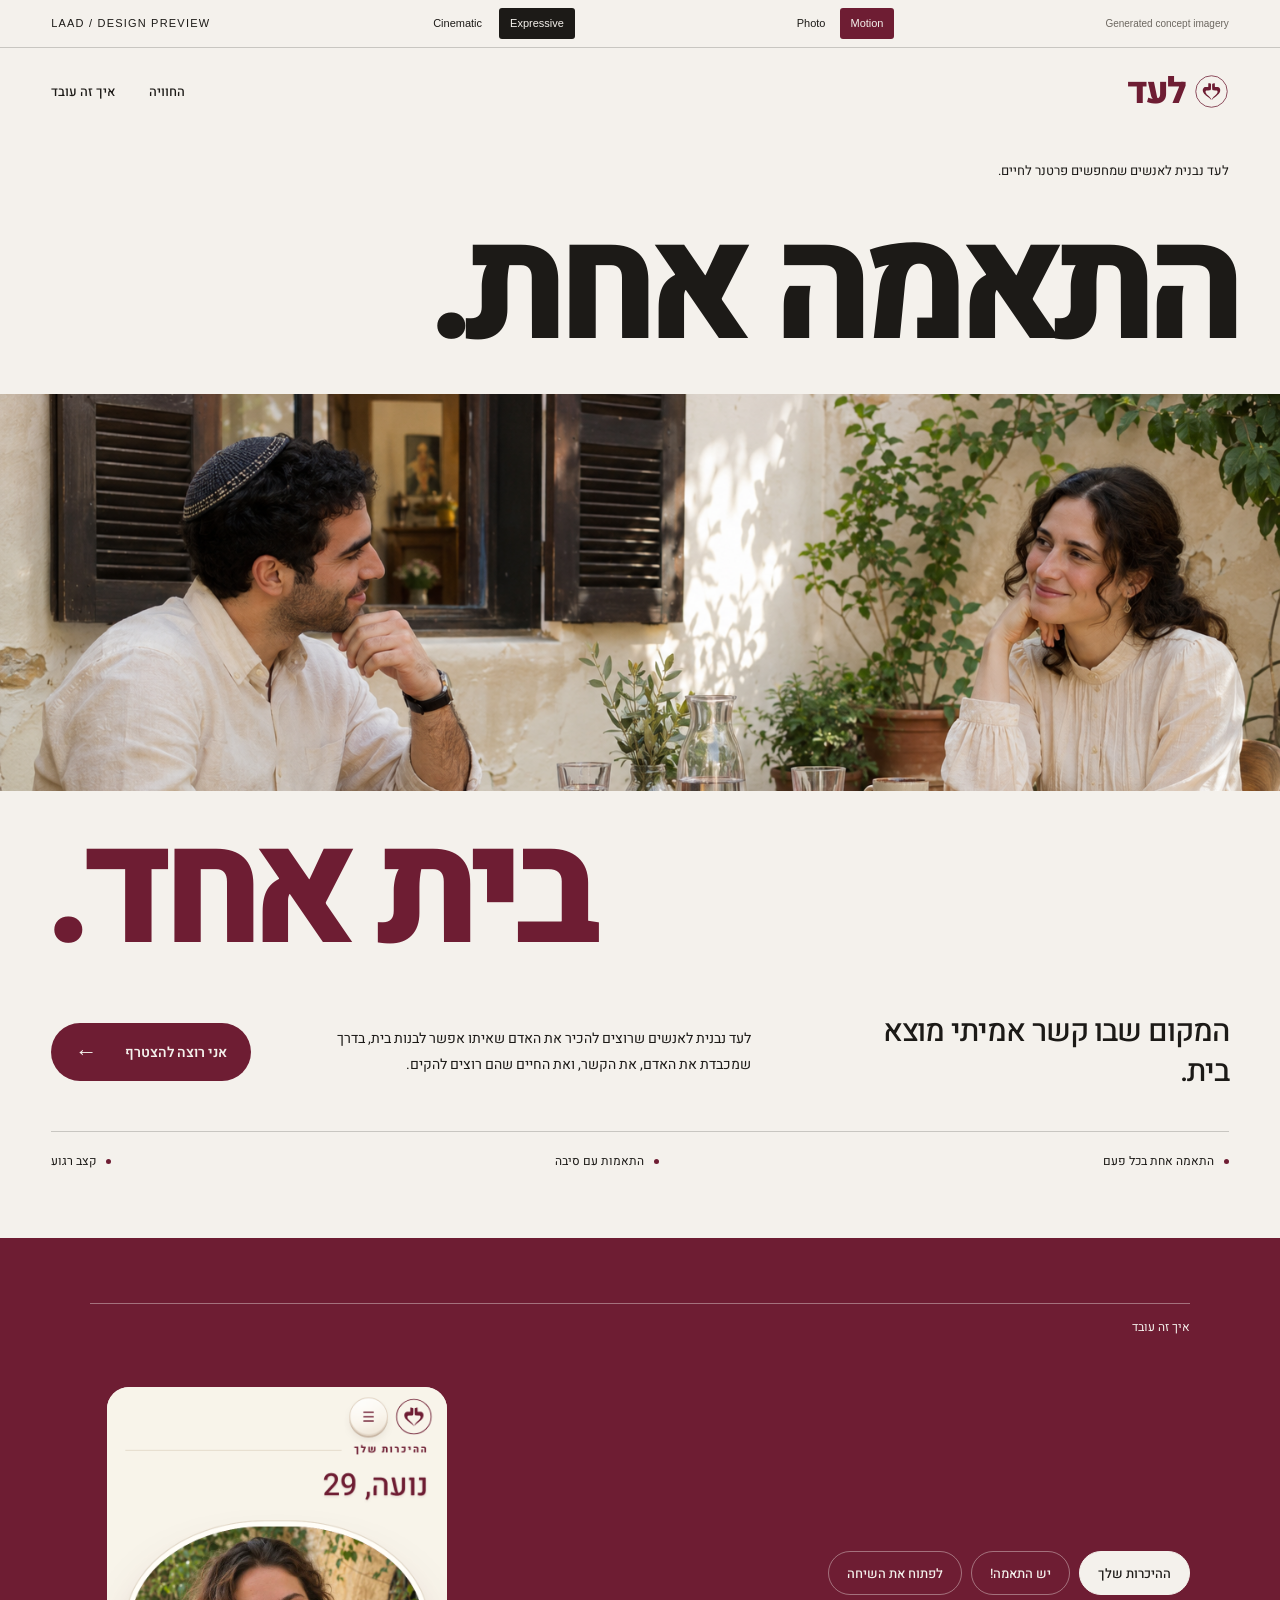
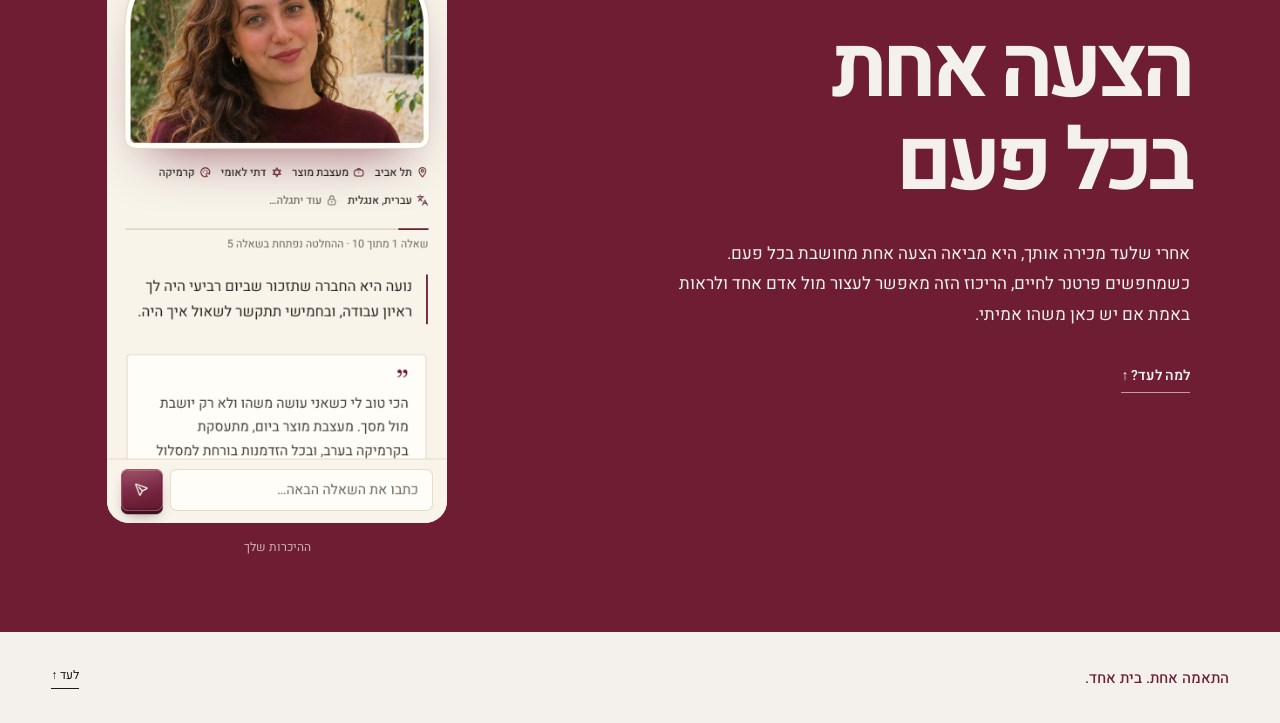
==== expressive.html @ 0fdd6094 "Publish Laad design preview" ====
<!doctype html>
<html lang="he" dir="rtl">
<head>
  <meta charset="utf-8">
  <meta name="viewport" content="width=device-width, initial-scale=1">
  <meta name="robots" content="noindex,nofollow">
  <title>לעד — חלופת עיצוב</title>
  
  
  
  <style>
    :root {
      --paper: #f4f1ec;
      --ink: #1c1a17;
      --wine: #6e1d33;
      --rule: #1c1a1733;
      --font: "Heebo", Arial, sans-serif;
      color-scheme: light;
    }
    * { box-sizing: border-box; }
    html { scroll-behavior: smooth; }
    body { margin: 0; background: var(--paper); color: var(--ink); font-family: var(--font); -webkit-font-smoothing: antialiased; }
    a { color: inherit; text-decoration: none; }
    img { display: block; max-width: 100%; }
    a:focus-visible { outline: 3px solid currentColor; outline-offset: 5px; }
    ::selection { background: var(--wine); color: var(--paper); }
    .exploration-toolbar {
      direction: ltr;
      display: flex;
      flex-wrap: wrap;
      justify-content: space-between;
      align-items: center;
      gap: 10px 20px;
      min-height: 46px;
      padding: 8px 4%;
      border-bottom: 1px solid var(--rule);
      font: 11px/1.5 Arial, sans-serif;
    }
    .exploration-name { letter-spacing: 1.2px; }
    .exploration-links { display: flex; gap: 6px; align-items: center; }
    .exploration-links a { padding: 7px 11px; }
    .exploration-links a[aria-current="page"] { color: var(--paper); background: var(--ink); border-radius: 3px; }
    .provenance { color: #6d6861; font-size: 10px; }
    .masthead {
      display: flex;
      justify-content: space-between;
      align-items: center;
      gap: 30px;
      padding: 26px 4% 21px;
    }
    .brand { display: flex; gap: 9px; align-items: center; color: var(--wine); font-size: 36px; font-weight: 800; line-height: 1; letter-spacing: -2px; }
    .brand img { width: 35px; height: 35px; }
    .site-nav { display: flex; gap: 34px; font-size: 13px; font-weight: 500; }
    .site-nav a { padding: 8px 0; border-bottom: 1px solid transparent; }
    .site-nav a:hover { border-color: currentColor; }
    .hero-intro { padding: 29px 4% 17px; }
    .hero-intro p { font-size: 13px; line-height: 1.7; margin: 0; }
    .hero-composition { display: grid; grid-template-columns: minmax(0, 1fr); }
    .hero-headline { display: contents; }
    .title-line {
      display: block;
      padding-inline: 3.5%;
      font-size: clamp(92px, 12.4vw, 194px);
      font-weight: 800;
      line-height: 1.13;
      letter-spacing: -.07em;
    }
    .title-line.first { grid-row: 1; padding-bottom: 16px; }
    .title-line.second { grid-row: 3; color: var(--wine); text-align: left; padding-top: 12px; }
    .photo-band { grid-row: 2; margin: 0; height: clamp(280px, 31vw, 440px); overflow: hidden; background: #ddd8cf; }
    .photo-band img { width: 100%; height: 100%; object-fit: cover; object-position: center 10%; }
    .hero-bottom {
      display: grid;
      grid-template-columns: .95fr 1fr auto;
      gap: 45px;
      align-items: center;
      padding: 30px 4% 39px;
    }
    .hero-lead { font-size: clamp(24px, 2.4vw, 36px); font-weight: 500; line-height: 1.3; letter-spacing: -.035em; margin: 0; max-width: 350px; }
    .hero-body { font-size: 14px; line-height: 1.85; margin: 0; max-width: 465px; }
    .join {
      background: var(--wine);
      color: var(--paper);
      display: inline-flex;
      align-items: center;
      justify-content: space-between;
      gap: 28px;
      padding: 18px 24px;
      border-radius: 999px;
      font-size: 14px;
      font-weight: 600;
      white-space: nowrap;
      transition: background .2s ease, transform .2s ease;
    }
    .join:hover { background: var(--ink); transform: translateY(-2px); }
    .join .arrow { font-family: Arial, sans-serif; font-size: 22px; line-height: 1; }
    .benefits { margin: 0 4%; padding: 20px 0 23px; border-top: 1px solid var(--rule); list-style: none; display: flex; flex-wrap: wrap; justify-content: space-between; gap: 14px 25px; font-size: 12px; line-height: 1.6; }
    .benefits li { display: flex; align-items: center; gap: 10px; }
    .benefits li::before { content: ""; display: inline-block; width: 5px; height: 5px; border-radius: 50%; background: var(--wine); }
    .product-section { background: var(--wine); color: var(--paper); margin-top: 44px; padding: 65px 7% 75px; overflow: hidden; }
    .product-topline { border-top: 1px solid #f4f1ec66; padding-top: 14px; font-size: 12px; line-height: 1.6; }
    .product-layout { display: grid; grid-template-columns: 1.25fr .75fr; gap: 9%; align-items: center; margin-top: 50px; }
    .product-copy h2 { font-size: clamp(48px, 6.7vw, 103px); font-weight: 700; line-height: 1.08; letter-spacing: -.055em; max-width: 660px; margin: 0 0 30px; }
    .product-copy p { font-size: 17px; line-height: 1.8; margin: 0; max-width: 530px; }
    .product-copy .why { font-size: 14px; font-weight: 600; display: inline-block; border-bottom: 1px solid #f4f1ec99; padding-bottom: 6px; margin-top: 35px; }
    .product-shot { margin: 0; width: min(100%, 300px); justify-self: center; }
    .product-shot img { width: 100%; height: auto; border-radius: 22px; box-shadow: 0 20px 40px #1c1a1730; }
    .closing { display: flex; align-items: center; justify-content: space-between; flex-wrap: wrap; gap: 20px; padding: 34px 4%; }
    .closing p { margin: 0; color: var(--wine); font-size: 15px; font-weight: 500; }
    .closing a { font-size: 12px; border-bottom: 1px solid var(--ink); padding-bottom: 4px; }
    @media (min-width: 1700px) {
      .hero-bottom { gap: 6%; }
      .hero-body { font-size: 16px; max-width: 600px; }
      .hero-lead { max-width: 450px; }
    }
    @media (max-width: 1000px) {
      .hero-bottom { grid-template-columns: 1fr 1fr; gap: 24px 40px; }
      .hero-bottom .join { justify-self: start; }
      .hero-body { grid-column: 2; grid-row: 1 / 3; align-self: start; }
      .product-layout { gap: 7%; grid-template-columns: 1fr .65fr; }
      .product-copy p { font-size: 15px; }
    }
    @media (max-width: 640px) {
      .exploration-toolbar { padding: 8px 18px; gap: 5px 12px; }
      .exploration-name { font-size: 9px; letter-spacing: .7px; }
      .provenance { flex-basis: 100%; font-size: 9px; }
      .exploration-links a { padding: 7px 9px; }
      .masthead { padding: 24px 20px 17px; gap: 20px; }
      .brand { font-size: 32px; }
      .brand img { width: 29px; height: 29px; }
      .site-nav { font-size: 11px; gap: 20px; }
      .hero-intro { padding: 25px 20px 14px; }
      .hero-intro p { font-size: 11px; max-width: 245px; }
      .title-line { padding-inline: 18px; font-size: 14.2vw; line-height: 1.2; letter-spacing: -.06em; }
      .title-line.first { padding-bottom: 15px; }
      .title-line.second { padding-top: 13px; }
      .photo-band { height: auto; overflow: visible; }
      .photo-band img { height: auto; object-fit: initial; }
      .hero-bottom { display: flex; flex-direction: column; align-items: stretch; gap: 20px; padding: 23px 20px 28px; }
      .hero-lead { font-size: 27px; max-width: 310px; }
      .hero-body { font-size: 13px; line-height: 1.8; max-width: none; }
      .join { align-self: start; font-size: 13px; padding: 16px 21px; gap: 27px; }
      .benefits { margin: 0 20px; padding: 17px 0; gap: 11px 20px; justify-content: start; font-size: 10px; }
      .benefits li { gap: 6px; }
      .benefits li::before { width: 4px; height: 4px; }
      .product-section { margin-top: 25px; padding: 38px 20px 45px; }
      .product-topline { font-size: 11px; padding-top: 12px; }
      .product-layout { display: flex; flex-direction: column; align-items: stretch; gap: 35px; margin-top: 28px; }
      .product-copy h2 { font-size: 16vw; line-height: 1.1; margin-bottom: 22px; }
      .product-copy p { font-size: 14px; line-height: 1.85; }
      .product-copy .why { margin-top: 24px; font-size: 12px; }
      .product-shot { width: min(76%, 290px); align-self: center; }
      .product-shot img { border-radius: 19px; }
      .closing { padding: 27px 20px; }
      .closing p { font-size: 13px; }
    }
    @media (prefers-reduced-motion: reduce) {
      html { scroll-behavior: auto; }
      .join { transition: none; }
    }
  </style>
<link rel="stylesheet" href="product-story.css?v=demo-v5">
<link rel="stylesheet" href="expressive-motion.css">
<style>@font-face{font-family:Heebo;src:url("assets/heebo.ttf") format("truetype");font-style:normal;font-weight:100 900;font-display:swap}</style>
<meta name="description" content="התאמה אחת. בית אחד. — הצעת העיצוב של לעד">
<meta property="og:title" content="לעד — הצעת עיצוב">
<meta property="og:description" content="התאמה אחת. בית אחד.">
<meta property="og:type" content="website">
</head>
<body>
  <aside class="exploration-toolbar" aria-label="Design explorations">
    <span class="exploration-name">LAAD / DESIGN PREVIEW</span>
    <nav class="exploration-links" aria-label="Choose a direction">
      <a href="index.html">Cinematic</a>
      <a href="expressive.html" aria-current="page">Expressive</a>
    </nav>
    <div class="preview-mode" role="group" aria-label="Original photo or animation"><button id="mode-photo" type="button" aria-pressed="true">Photo</button><button id="mode-motion" type="button" aria-pressed="false">Motion</button></div>
    <span class="provenance">Generated concept imagery</span>
  </aside>
  <header class="masthead">
    <a class="brand" href="#top" aria-label="לעד — דף הבית"><img src="assets/laad-seal.svg" alt="">לעד</a>
    <nav class="site-nav" aria-label="ניווט ראשי">
      <a href="#experience">החוויה</a>
      <a href="#how-it-works">איך זה עובד</a>
    </nav>
  </header>
  <main>
    <section class="hero" id="top" aria-labelledby="hero-title">
      <div class="hero-intro"><p>לעד נבנית לאנשים שמחפשים פרטנר לחיים.</p></div>
      <div class="hero-composition">
        <h1 class="hero-headline" id="hero-title"><span class="title-line first">התאמה אחת.</span><span class="title-line second">בית אחד.</span></h1>
        <figure class="photo-band"><img src="assets/laad-courtyard-v1.png" alt="תמונת הקונספט המקורית: שיחה נעימה בחצר בית ישראלי, עם שולחן ומרחק פיזי בין שני האנשים" fetchpriority="high"><video class="hero-film" id="courtyard-film" autoplay loop muted playsinline preload="auto" poster="assets/laad-courtyard-v1.png" aria-hidden="true"><source src="assets/laad-courtyard-talk-web-v3.mp4" type="video/mp4"></video></figure>
      </div>
      <div class="hero-bottom" id="experience">
        <p class="hero-lead">המקום שבו קשר אמיתי מוצא בית.</p>
        <p class="hero-body">לעד נבנית לאנשים שרוצים להכיר את האדם שאיתו אפשר לבנות בית, בדרך שמכבדת את האדם, את הקשר, ואת החיים שהם רוצים להקים.</p>
        <a class="join" href="https://laad.bobmetzia.com/"><span>אני רוצה להצטרף</span><span class="arrow" aria-hidden="true">←</span></a>
      </div>
      <ul class="benefits"><li>התאמה אחת בכל פעם</li><li>התאמות עם סיבה</li><li>קצב רגוע</li></ul>
    </section>
    <section class="product-section" id="how-it-works" aria-labelledby="product-title">
      <div class="product-topline">איך זה עובד</div>
      <div class="product-layout">
        <div class="product-copy">
          <div class="product-tabs" role="group" aria-label="תצוגות המוצר">
            <button type="button" data-product-view="introduction" aria-pressed="true" aria-controls="product-capture product-caption">ההיכרות שלך</button>
            <button type="button" data-product-view="match" aria-pressed="false" aria-controls="product-capture product-caption">יש התאמה!</button>
            <button type="button" data-product-view="chat" aria-pressed="false" aria-controls="product-capture product-caption">לפתוח את השיחה</button>
          </div>
          <h2 id="product-title">הצעה אחת<br>בכל פעם</h2>
          <p>אחרי שלעד מכירה אותך, היא מביאה הצעה אחת מחושבת בכל פעם. כשמחפשים פרטנר לחיים, הריכוז הזה מאפשר לעצור מול אדם אחד ולראות באמת אם יש כאן משהו אמיתי.</p>
          <a class="why" href="#experience">למה לעד? ↑</a>
        </div>
        <figure class="product-shot"><div class="screen-window"><img id="product-capture" src="assets/product-demo/noa-introduction-he.png" data-view="introduction" alt="צילום מממשק ההדגמה של לעד: ההיכרות עם נועה, בת 29, לאחר חשיפת התמונה הראשונה" loading="lazy"></div><figcaption id="product-caption" aria-live="polite">ההיכרות שלך</figcaption></figure>
      </div>
    </section>
    <footer class="closing"><p>התאמה אחת. בית אחד.</p><a href="#top">לעד ↑</a></footer>
  </main>
<script src="hero-motion.js?v=loop-v4"></script>
<script src="product-story.js?v=demo-v5"></script>
</body>
</html>
---- product-story.css ----
.product-tabs {
  display: flex;
  flex-wrap: wrap;
  align-items: center;
  gap: 9px;
  margin: 0 0 28px;
}

:is(.product, .product-section) > .product-tabs {
  margin-top: 26px;
  margin-bottom: 0;
}

.product-tabs button {
  min-height: 44px;
  max-width: 100%;
  padding: 11px 18px;
  border: 1px solid #f4f1ec66;
  border-radius: 999px;
  background: transparent;
  color: var(--paper);
  font: 500 13px/1.5 var(--font);
  cursor: pointer;
}

.product-tabs button[aria-pressed="true"] {
  border-color: var(--paper);
  background: var(--paper);
  color: var(--ink);
}

.product-tabs button:hover {
  border-color: var(--paper);
}

.product-tabs button:focus-visible {
  outline: 2px solid var(--paper);
  outline-offset: 4px;
}

:is(.product, .product-section) .product-shot {
  width: min(100%, 340px);
  min-width: 0;
  margin: 0;
  justify-self: center;
}

:is(.product, .product-section) .product-shot .screen-window {
  width: 100%;
  aspect-ratio: 390 / 844;
  overflow: hidden;
  border-radius: 22px;
  background: var(--paper);
}

:is(.product, .product-section) .product-shot .screen-window img {
  display: block;
  width: 100%;
  max-width: 100%;
  height: 100%;
  border-radius: 0;
  box-shadow: none;
  object-fit: contain;
  object-position: center;
}

:is(.product, .product-section) .product-shot figcaption {
  margin-top: 15px;
  font-size: 12px;
  line-height: 1.6;
  color: #f4f1ecb3;
  text-align: center;
}

.companionship {
  padding: 78px 7% 75px;
  background: var(--paper);
  color: var(--ink);
}

.companionship-heading {
  display: grid;
  grid-template-columns: 1.05fr .95fr;
  align-items: end;
  gap: 8%;
}

.companionship-heading > div,
.companionship-body {
  min-width: 0;
}

.companionship-kicker {
  margin: 0 0 19px;
  color: var(--wine);
  font-size: 12px;
  font-weight: 500;
  line-height: 1.7;
}

.companionship h2 {
  max-width: 850px;
  margin: 0;
  color: var(--wine);
  font-size: clamp(44px, 5.6vw, 90px);
  font-weight: 500;
  line-height: 1.12;
  letter-spacing: -.045em;
}

.companionship-body {
  max-width: 575px;
  margin: 0;
  font-size: 17px;
  line-height: 1.85;
}

.companionship-photo {
  margin: 43px 0 0;
}

.companionship-photo img {
  display: block;
  width: 100%;
  max-width: 100%;
  height: auto;
}

@media (max-width: 1050px) {
  .companionship-heading {
    gap: 6%;
  }

  .companionship-body {
    font-size: 16px;
  }
}

@media (max-width: 760px) {
  .companionship {
    padding: 43px 20px 45px;
  }

  .companionship-heading {
    display: block;
  }

  .companionship-kicker {
    margin-bottom: 14px;
    font-size: 11px;
  }

  .companionship h2 {
    font-size: clamp(38px, 12vw, 58px);
    line-height: 1.16;
  }

  .companionship-body {
    max-width: none;
    margin-top: 23px;
    font-size: 14px;
    line-height: 1.85;
  }

  .companionship-photo {
    margin-top: 29px;
  }
}

@media (max-width: 640px) {
  .product-tabs {
    gap: 8px;
    margin-bottom: 23px;
  }

  .product-tabs button {
    padding: 10px 15px;
    font-size: 12px;
  }

  :is(.product, .product-section) .product-shot {
    width: 100%;
    align-self: center;
  }

  :is(.product, .product-section) .product-shot .screen-window {
    border-radius: 18px;
  }

  :is(.product, .product-section) .product-shot figcaption {
    font-size: 11px;
  }
}
---- expressive-motion.css ----
.preview-mode { display: flex; gap: 5px; align-items: center; }
.preview-mode button { border: 0; border-radius: 3px; background: transparent; color: var(--ink); padding: 7px 10px; font: inherit; cursor: pointer; }
.preview-mode button[aria-pressed="true"] { background: var(--wine); color: var(--paper); }
.preview-mode button:focus-visible { outline: 2px solid var(--wine); outline-offset: 3px; }
.photo-band { position: relative; }
.photo-band .hero-film { position: absolute; inset: 0; width: 100%; height: 100%; object-fit: cover; object-position: center 10%; opacity: 0; visibility: hidden; }
.hero.is-motion .photo-band .hero-film { opacity: 1; visibility: visible; }
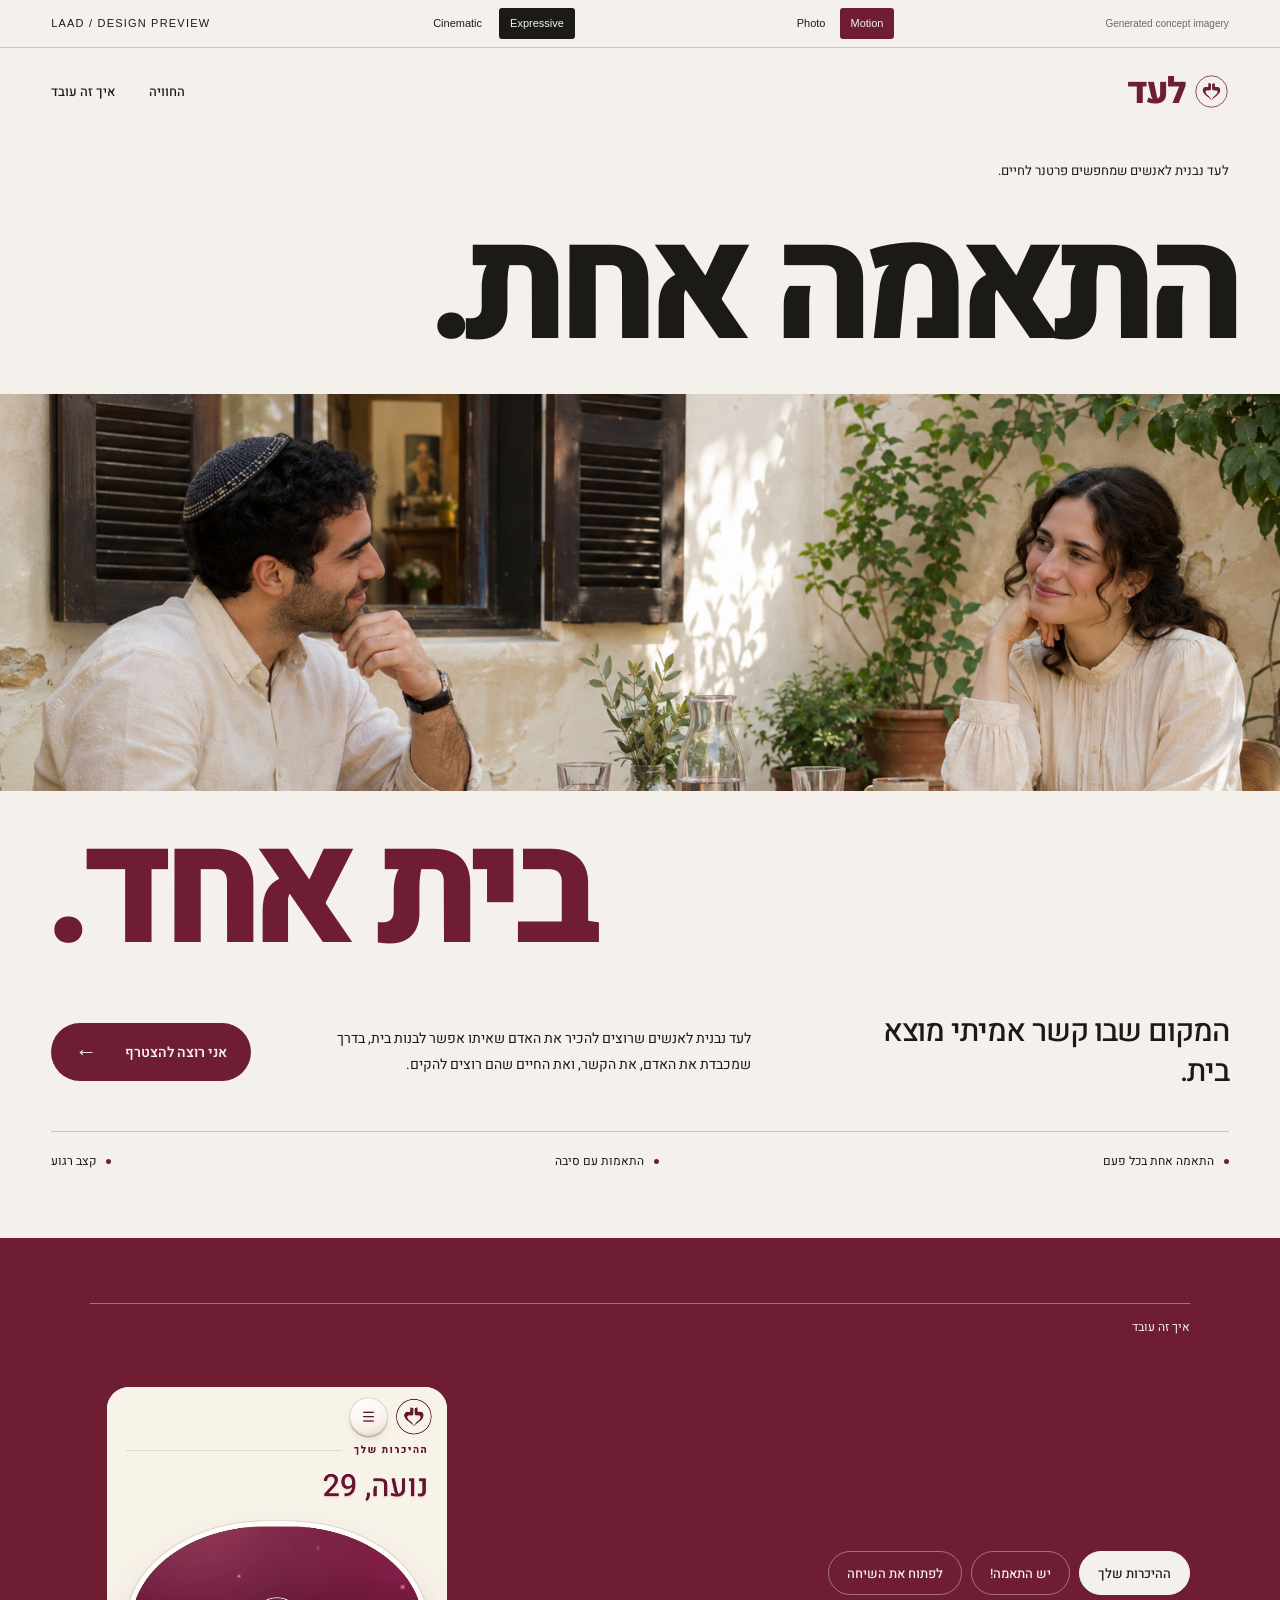
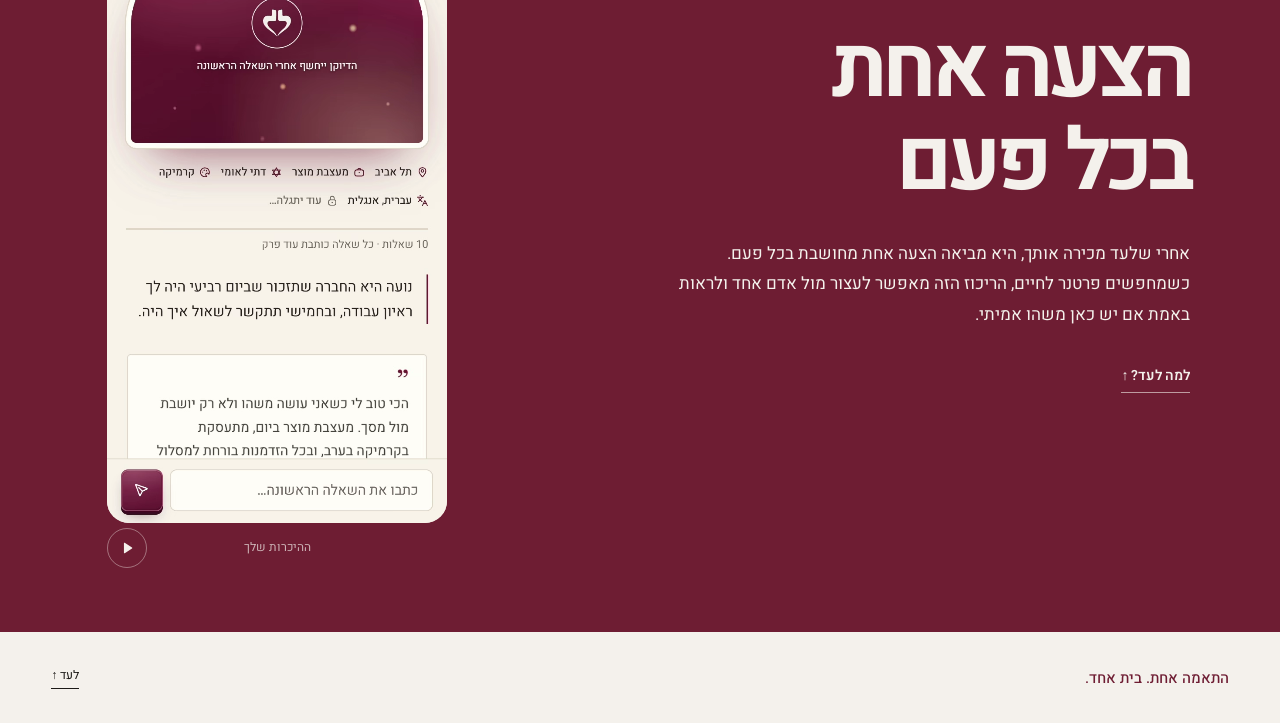
==== commit 17ba9db8: "Play looping product clips in place of the three still demo screens The product section's three view" ====
--- a/expressive.html
+++ b/expressive.html
@@ -159,7 +159,7 @@
       .join { transition: none; }
     }
   </style>
-<link rel="stylesheet" href="product-story.css?v=demo-v5">
+<link rel="stylesheet" href="product-story.css?v=clips-v1">
 <link rel="stylesheet" href="expressive-motion.css">
 <style>@font-face{font-family:Heebo;src:url("assets/heebo.ttf") format("truetype");font-style:normal;font-weight:100 900;font-display:swap}</style>
 <meta name="description" content="התאמה אחת. בית אחד. — הצעת העיצוב של לעד">
@@ -211,12 +211,12 @@
           <p>אחרי שלעד מכירה אותך, היא מביאה הצעה אחת מחושבת בכל פעם. כשמחפשים פרטנר לחיים, הריכוז הזה מאפשר לעצור מול אדם אחד ולראות באמת אם יש כאן משהו אמיתי.</p>
           <a class="why" href="#experience">למה לעד? ↑</a>
         </div>
-        <figure class="product-shot"><div class="screen-window"><img id="product-capture" src="assets/product-demo/noa-introduction-he.png" data-view="introduction" alt="צילום מממשק ההדגמה של לעד: ההיכרות עם נועה, בת 29, לאחר חשיפת התמונה הראשונה" loading="lazy"></div><figcaption id="product-caption" aria-live="polite">ההיכרות שלך</figcaption></figure>
+        <figure class="product-shot"><div class="screen-window"><video id="product-capture" data-view="introduction" muted loop playsinline preload="none" poster="assets/product-demo/04-question-reveals-person-he.webp" width="780" height="1688" aria-label="צילום מממשק ההדגמה של לעד: ההיכרות עם נועה, בת 29, לאחר חשיפת התמונה הראשונה"><source src="assets/product-demo/04-question-reveals-person-he.webm" type='video/webm; codecs="av01.0.08M.08"'><source src="assets/product-demo/04-question-reveals-person-he.mp4" type="video/mp4"></video></div><figcaption id="product-caption" aria-live="polite">ההיכרות שלך</figcaption><button id="product-toggle" class="product-toggle" type="button" data-state="paused" aria-controls="product-capture" aria-label="הפעלת ההדגמה"><svg class="icon-pause" viewBox="0 0 16 16" aria-hidden="true"><rect x="3.5" y="2.5" width="3" height="11" rx=".8"/><rect x="9.5" y="2.5" width="3" height="11" rx=".8"/></svg><svg class="icon-play" viewBox="0 0 16 16" aria-hidden="true"><path d="M4.5 2.6v10.8a.6.6 0 0 0 .92.5l8.3-5.4a.6.6 0 0 0 0-1L5.42 2.1a.6.6 0 0 0-.92.5z"/></svg></button></figure>
       </div>
     </section>
     <footer class="closing"><p>התאמה אחת. בית אחד.</p><a href="#top">לעד ↑</a></footer>
   </main>
 <script src="hero-motion.js?v=loop-v4"></script>
-<script src="product-story.js?v=demo-v5"></script>
+<script src="product-story.js?v=clips-v1"></script>
 </body>
 </html>
--- a/product-story.css
+++ b/product-story.css
@@ -53,7 +53,7 @@
   background: var(--paper);
 }
 
-:is(.product, .product-section) .product-shot .screen-window img {
+:is(.product, .product-section) .product-shot .screen-window :is(img, video) {
   display: block;
   width: 100%;
   max-width: 100%;
@@ -64,6 +64,46 @@
   object-position: center;
 }
 
+:is(.product, .product-section) .product-shot {
+  position: relative;
+}
+
+.product-toggle {
+  position: absolute;
+  inset-inline-end: 0;
+  bottom: -11px;
+  display: grid;
+  place-items: center;
+  width: 40px;
+  height: 40px;
+  padding: 0;
+  border: 1px solid #f4f1ec66;
+  border-radius: 50%;
+  background: transparent;
+  color: var(--paper);
+  cursor: pointer;
+}
+
+.product-toggle:hover {
+  border-color: var(--paper);
+}
+
+.product-toggle:focus-visible {
+  outline: 2px solid var(--paper);
+  outline-offset: 4px;
+}
+
+.product-toggle svg {
+  width: 14px;
+  height: 14px;
+  fill: currentColor;
+}
+
+.product-toggle[data-state="playing"] .icon-play,
+.product-toggle[data-state="paused"] .icon-pause {
+  display: none;
+}
+
 :is(.product, .product-section) .product-shot figcaption {
   margin-top: 15px;
   font-size: 12px;
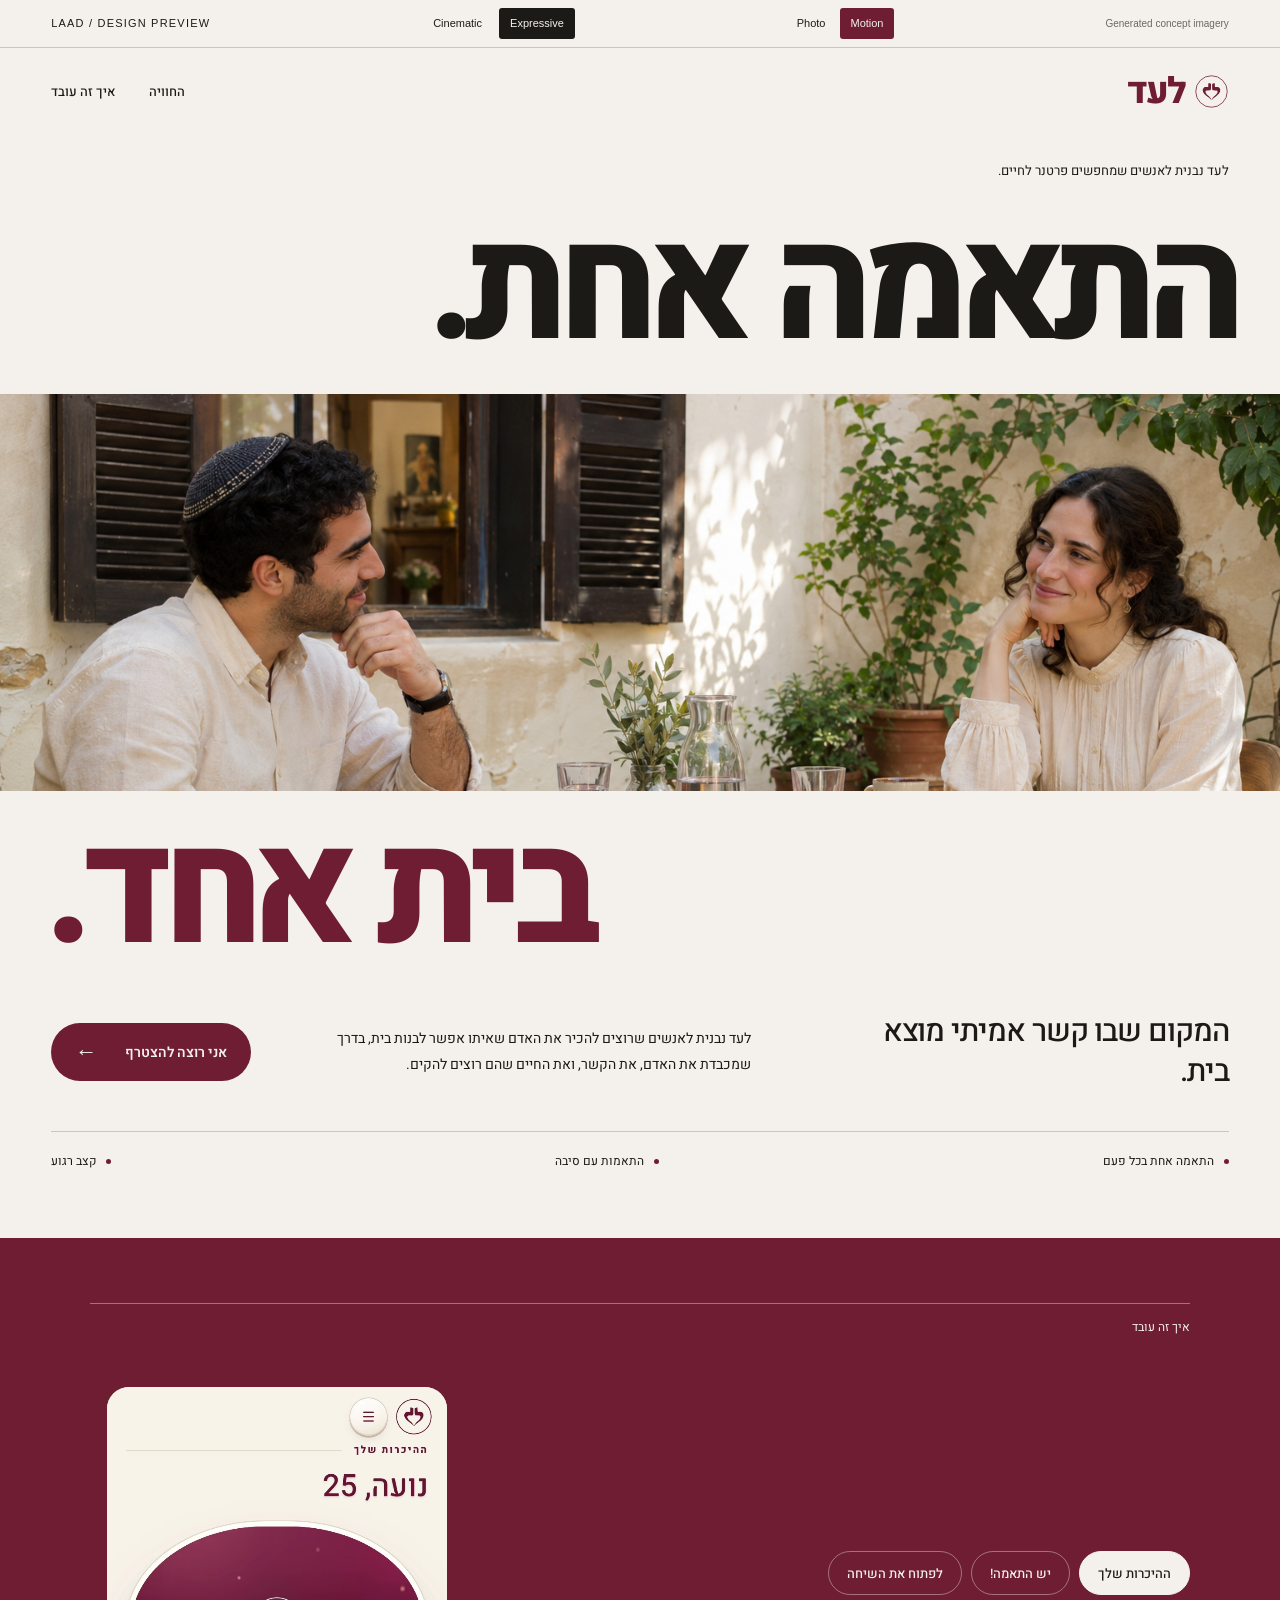
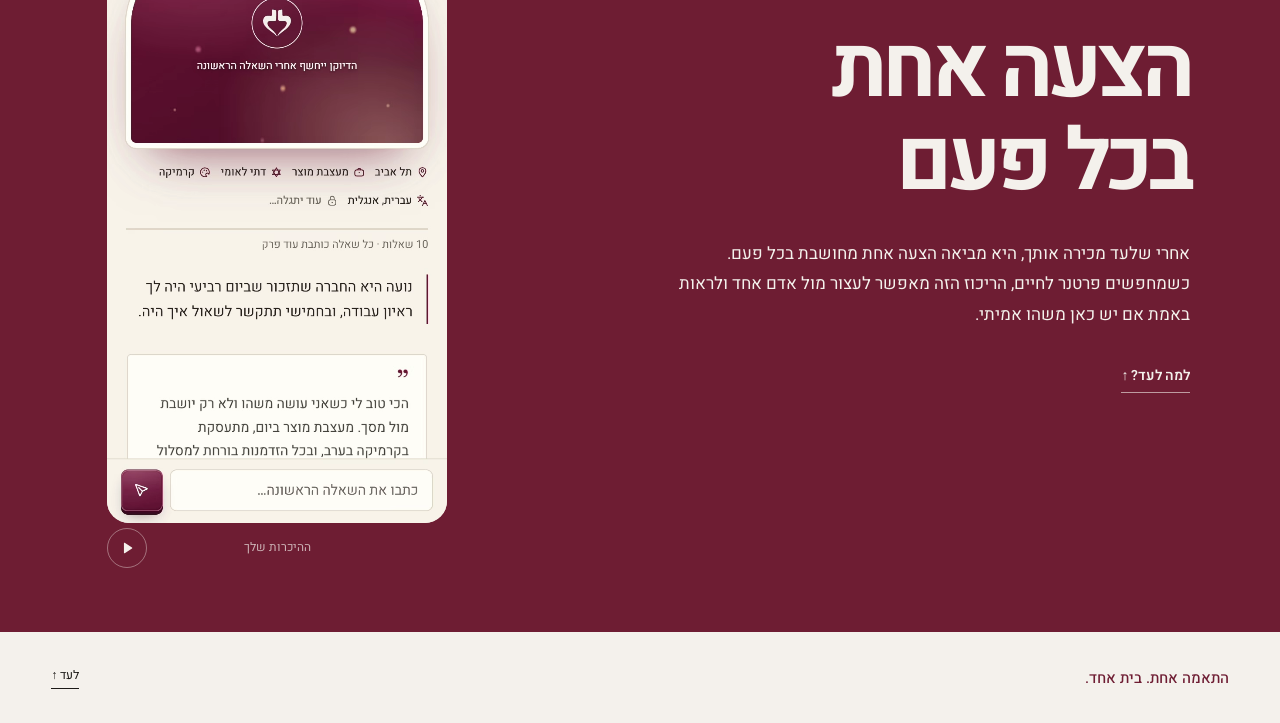
==== commit 9e448d2a: "Show Noa as 25 in the introduction clip The introduction clip was recorded again after the demo prof" ====
--- a/expressive.html
+++ b/expressive.html
@@ -159,7 +159,7 @@
       .join { transition: none; }
     }
   </style>
-<link rel="stylesheet" href="product-story.css?v=clips-v1">
+<link rel="stylesheet" href="product-story.css?v=clips-v2">
 <link rel="stylesheet" href="expressive-motion.css">
 <style>@font-face{font-family:Heebo;src:url("assets/heebo.ttf") format("truetype");font-style:normal;font-weight:100 900;font-display:swap}</style>
 <meta name="description" content="התאמה אחת. בית אחד. — הצעת העיצוב של לעד">
@@ -211,12 +211,12 @@
           <p>אחרי שלעד מכירה אותך, היא מביאה הצעה אחת מחושבת בכל פעם. כשמחפשים פרטנר לחיים, הריכוז הזה מאפשר לעצור מול אדם אחד ולראות באמת אם יש כאן משהו אמיתי.</p>
           <a class="why" href="#experience">למה לעד? ↑</a>
         </div>
-        <figure class="product-shot"><div class="screen-window"><video id="product-capture" data-view="introduction" muted loop playsinline preload="none" poster="assets/product-demo/04-question-reveals-person-he.webp" width="780" height="1688" aria-label="צילום מממשק ההדגמה של לעד: ההיכרות עם נועה, בת 29, לאחר חשיפת התמונה הראשונה"><source src="assets/product-demo/04-question-reveals-person-he.webm" type='video/webm; codecs="av01.0.08M.08"'><source src="assets/product-demo/04-question-reveals-person-he.mp4" type="video/mp4"></video></div><figcaption id="product-caption" aria-live="polite">ההיכרות שלך</figcaption><button id="product-toggle" class="product-toggle" type="button" data-state="paused" aria-controls="product-capture" aria-label="הפעלת ההדגמה"><svg class="icon-pause" viewBox="0 0 16 16" aria-hidden="true"><rect x="3.5" y="2.5" width="3" height="11" rx=".8"/><rect x="9.5" y="2.5" width="3" height="11" rx=".8"/></svg><svg class="icon-play" viewBox="0 0 16 16" aria-hidden="true"><path d="M4.5 2.6v10.8a.6.6 0 0 0 .92.5l8.3-5.4a.6.6 0 0 0 0-1L5.42 2.1a.6.6 0 0 0-.92.5z"/></svg></button></figure>
+        <figure class="product-shot"><div class="screen-window"><video id="product-capture" data-view="introduction" muted loop playsinline preload="none" poster="assets/product-demo/04-question-reveals-person-he.webp" width="780" height="1688" aria-label="צילום מממשק ההדגמה של לעד: ההיכרות עם נועה, בת 25, לאחר חשיפת התמונה הראשונה"><source src="assets/product-demo/04-question-reveals-person-he.webm" type='video/webm; codecs="av01.0.08M.08"'><source src="assets/product-demo/04-question-reveals-person-he.mp4" type="video/mp4"></video></div><figcaption id="product-caption" aria-live="polite">ההיכרות שלך</figcaption><button id="product-toggle" class="product-toggle" type="button" data-state="paused" aria-controls="product-capture" aria-label="הפעלת ההדגמה"><svg class="icon-pause" viewBox="0 0 16 16" aria-hidden="true"><rect x="3.5" y="2.5" width="3" height="11" rx=".8"/><rect x="9.5" y="2.5" width="3" height="11" rx=".8"/></svg><svg class="icon-play" viewBox="0 0 16 16" aria-hidden="true"><path d="M4.5 2.6v10.8a.6.6 0 0 0 .92.5l8.3-5.4a.6.6 0 0 0 0-1L5.42 2.1a.6.6 0 0 0-.92.5z"/></svg></button></figure>
       </div>
     </section>
     <footer class="closing"><p>התאמה אחת. בית אחד.</p><a href="#top">לעד ↑</a></footer>
   </main>
 <script src="hero-motion.js?v=loop-v4"></script>
-<script src="product-story.js?v=clips-v1"></script>
+<script src="product-story.js?v=clips-v2"></script>
 </body>
 </html>
